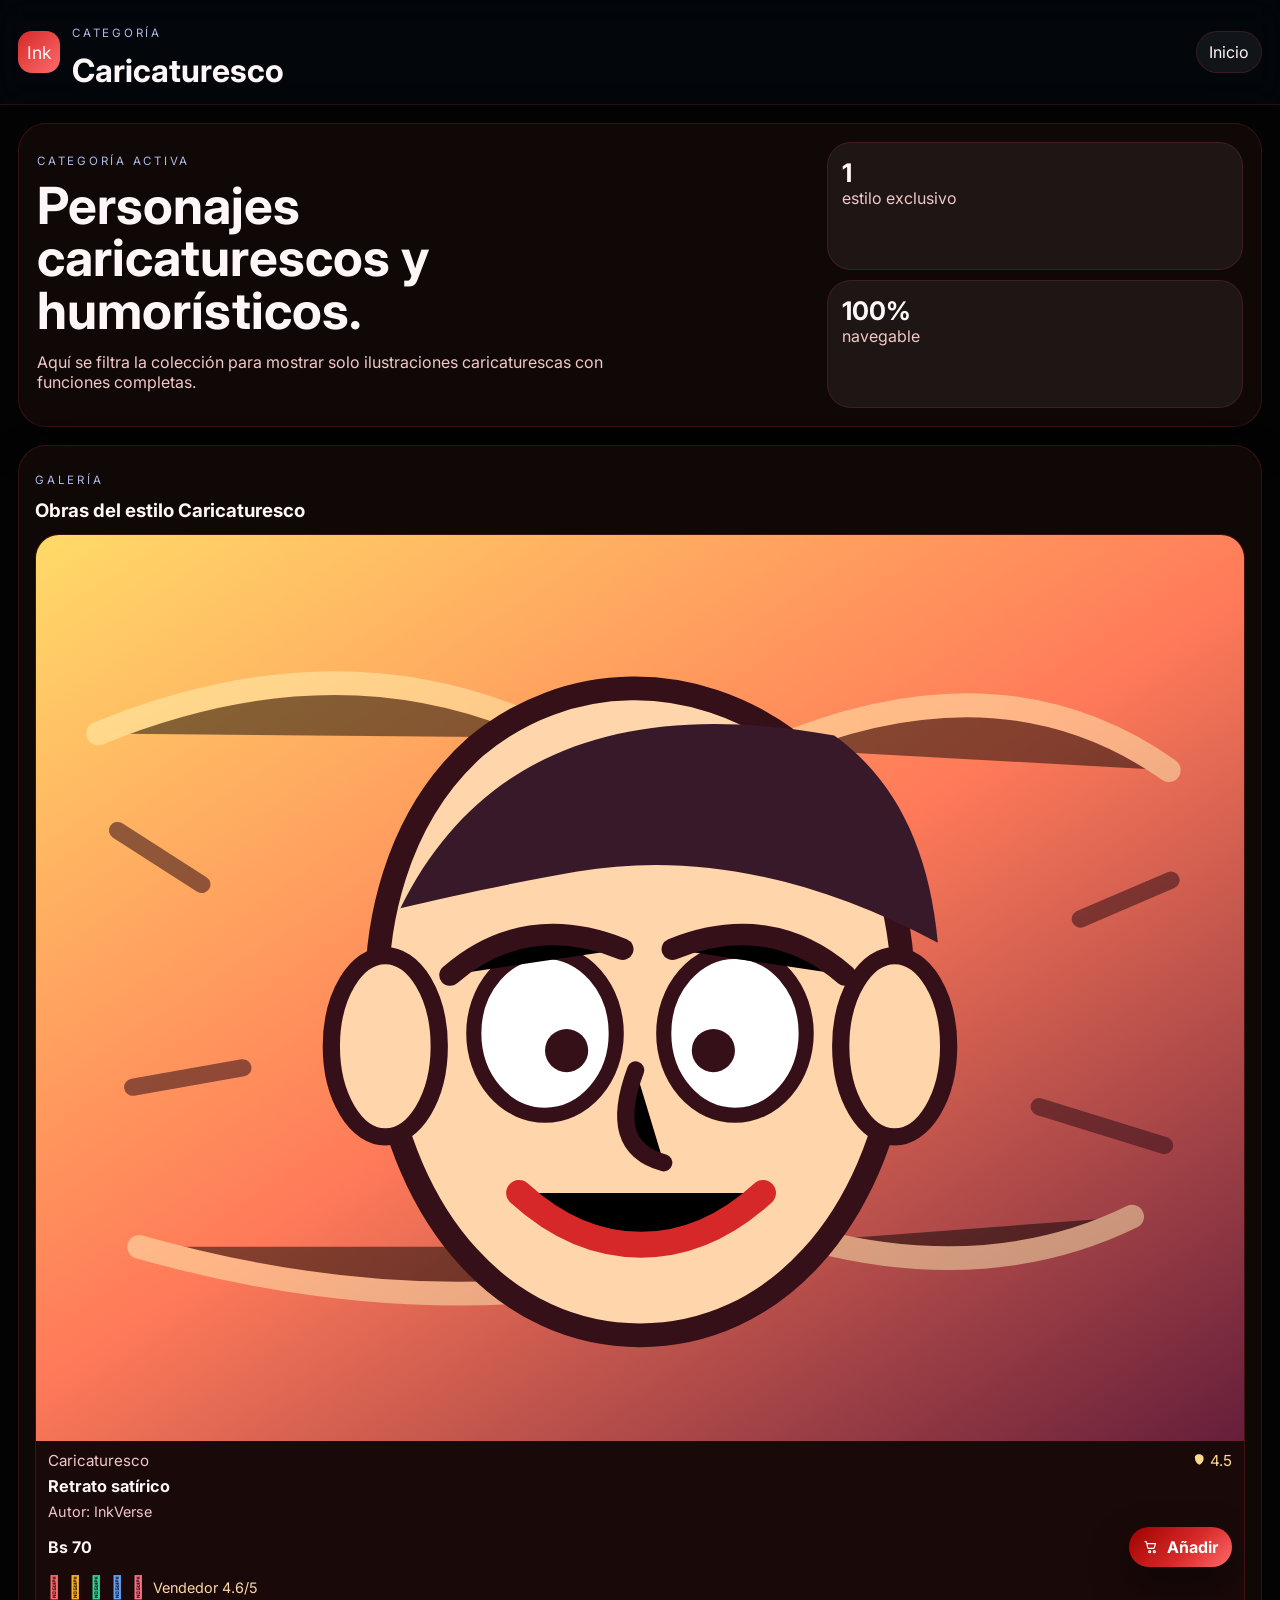
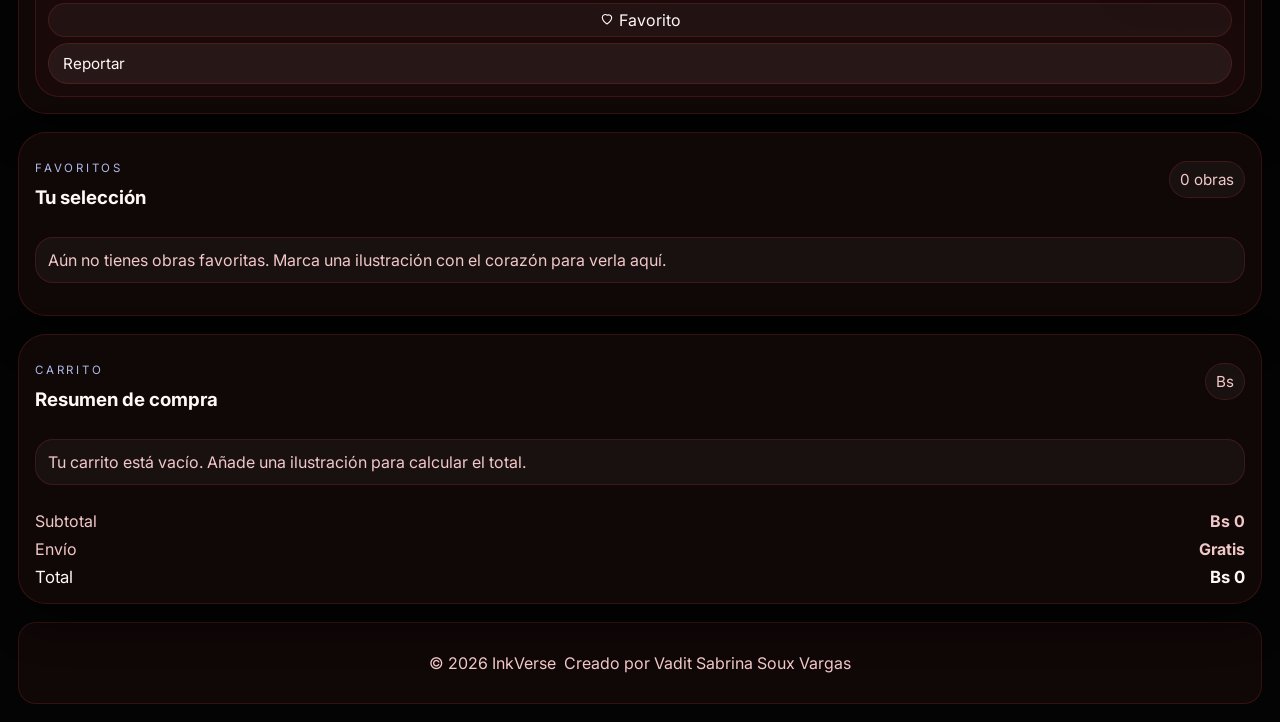
==== Categoria Caricatura/caricaturesco.html @ 72d679ab "Add files via upload" ====
<!DOCTYPE html>
<html lang="es">
<head>
  <meta charset="UTF-8" />
  <meta name="viewport" content="width=device-width, initial-scale=1.0" />
  <title>InkVerse | Caricaturesco</title>
  <link rel="preconnect" href="https://fonts.googleapis.com" />
  <link rel="preconnect" href="https://fonts.gstatic.com" crossorigin />
  <link href="https://fonts.googleapis.com/css2?family=Inter:wght@400;500;600;700;800&display=swap" rel="stylesheet" />
  <link rel="stylesheet" href="../STYLES.css" />
</head>
<body data-category="Caricaturesco">
  <header class="topbar"><div class="brand-wrap"><div class="brand-badge">Ink</div><div><p class="eyebrow">Categoría</p><h1>Caricaturesco</h1></div></div><nav class="nav-links"><a href="../INDEX.html">Inicio</a></nav></header>
  <main class="page-shell">
    <section class="hero-card"><div><p class="eyebrow">Categoría activa</p><h2>Personajes caricaturescos y humorísticos.</h2><p class="hero-copy">Aquí se filtra la colección para mostrar solo ilustraciones caricaturescas con funciones completas.</p></div><aside class="hero-panel"><div class="mini-stat"><strong>1</strong><span>estilo exclusivo</span></div><div class="mini-stat"><strong>100%</strong><span>navegable</span></div></aside></section>
    <section class="panel"><div class="panel-header"><div><p class="eyebrow">Galería</p><h3>Obras del estilo Caricaturesco</h3></div></div><div id="catalogGrid" class="catalog-grid"></div></section>
    <section class="panel" id="favoritos"><div class="panel-header"><div><p class="eyebrow">Favoritos</p><h3>Tu selección</h3></div><span class="soft-pill" id="favoritesCount">0 obras</span></div><div id="favoritesGrid" class="catalog-grid"></div></section>
    <section class="panel" id="carrito"><div class="panel-header"><div><p class="eyebrow">Carrito</p><h3>Resumen de compra</h3></div><span class="soft-pill" id="cartCurrencyLabel">Bs</span></div><div id="cartItems" class="cart-items"></div><div class="cart-summary"><div><span>Subtotal</span><strong id="cartSubtotal">Bs 0</strong></div><div><span>Envío</span><strong>Gratis</strong></div><div class="total-row"><span>Total</span><strong id="cartTotal">Bs 0</strong></div></div></section>
  </main>
  <footer class="footer-card"><p>© 2026 InkVerse</p><p>Creado por Vadit Sabrina Soux Vargas</p></footer>
  <script src="caricaturesco.js"></script>
  <script src="../JAVA.js"></script>
</body>
</html>
---- STYLES.css ----
:root {
  color-scheme: dark;
  --bg: #040404;
  --panel: rgba(18, 8, 8, 0.92);
  --panel-2: rgba(28, 10, 10, 0.96);
  --surface-soft: rgba(255, 255, 255, 0.06);
  --surface-alt: rgba(255, 255, 255, 0.04);
  --surface-hover: rgba(255, 255, 255, 0.08);
  --overlay: rgba(2, 6, 16, 0.72);
  --toast-bg: rgba(18, 8, 8, 0.95);
  --toast-border: rgba(255, 255, 255, 0.12);
  --footer-bg: rgba(18, 8, 8, 0.92);
  --stroke: rgba(255, 68, 68, 0.16);
  --text: #fff7f7;
  --muted: #f2c7c7;
  --accent: #d62828;
  --accent-2: #ff6b6b;
  --success: #ff8c8c;
  --shadow: 0 18px 42px rgba(0, 0, 0, 0.45);
}

body.theme-light {
  color-scheme: light;
  --bg: #f7f7f7;
  --panel: rgba(255, 255, 255, 0.92);
  --panel-2: rgba(248, 248, 248, 0.96);
  --surface-soft: rgba(15, 23, 42, 0.06);
  --surface-alt: rgba(15, 23, 42, 0.04);
  --surface-hover: rgba(15, 23, 42, 0.10);
  --overlay: rgba(255, 255, 255, 0.90);
  --toast-bg: rgba(255, 255, 255, 0.94);
  --toast-border: rgba(15, 23, 42, 0.1);
  --footer-bg: rgba(255, 255, 255, 0.92);
  --stroke: rgba(15, 23, 42, 0.08);
  --text: #101014;
  --muted: #4d5568;
  --accent: #d62828;
  --accent-2: #ff6b6b;
  --success: #22c55e;
  --shadow: 0 18px 42px rgba(15, 23, 42, 0.12);
  background: linear-gradient(135deg, #ffffff 0%, #f2f2f2 50%, #e6e6e6 100%);
}

* { box-sizing: border-box; }
html { scroll-behavior: smooth; }
body {
  margin: 0;
  font-family: 'Inter', sans-serif;
  color: var(--text);
  background: var(--bg);
  min-height: 100vh;
}

body.theme-light .topbar {
  background: rgba(255, 255, 255, 0.76);
}

img { width: 100%; display: block; border-radius: 18px; }
a { text-decoration: none; color: inherit; }
button, input, select { font: inherit; }

.topbar {
  position: sticky;
  top: 0;
  z-index: 5;
  display: flex;
  justify-content: space-between;
  align-items: center;
  gap: 1rem;
  padding: 14px 18px;
  background: rgba(4, 8, 15, 0.72);
  backdrop-filter: blur(16px);
  border-bottom: 1px solid var(--stroke);
}
.brand-wrap { display: flex; align-items: center; gap: 12px; }
.brand-badge { width: 42px; height: 42px; border-radius: 14px; display: grid; place-items: center; background: linear-gradient(135deg, var(--accent), var(--accent-2)); font-size: 1.1rem; }
.eyebrow { text-transform: uppercase; letter-spacing: 0.24em; font-size: 0.72rem; color: #aebbe6; }
.topbar h1, .panel h3, .hero-card h2 { margin: 0; }
.user-menu-wrap { position: relative; }
.user-menu-btn, .user-menu-item, .oauth-btn { display: inline-flex; align-items: center; gap: 8px; }
.user-menu { position: absolute; right: 0; top: calc(100% + 8px); min-width: 210px; display: grid; gap: 6px; padding: 8px; border-radius: 16px; background: var(--panel); border: 1px solid var(--stroke); box-shadow: var(--shadow); z-index: 20; }
.user-menu-item { width: 100%; text-align: left; background: transparent; color: var(--text); border: 1px solid transparent; border-radius: 12px; padding: 10px; cursor: pointer; }
.user-menu-item:hover { background: var(--surface-hover); border-color: var(--stroke); }
.user-avatar-chip { width: 28px; height: 28px; border-radius: 50%; object-fit: cover; border: 1px solid var(--stroke); }
.profile-modal-card { max-width: 560px; }
.avatar-preview-wrap { display: grid; gap: 8px; align-items: center; justify-items: start; }
.profile-preview { width: 88px; height: 88px; object-fit: cover; border-radius: 50%; border: 3px solid var(--stroke); }
.file-chip { display: inline-flex; align-items: center; gap: 8px; padding: 8px 10px; border-radius: 999px; background: var(--surface-soft); border: 1px solid var(--stroke); color: var(--text); cursor: pointer; font-size: 0.92rem; }
.file-chip input { display: none; }
.oauth-grid { display: grid; gap: 8px; }
.oauth-btn { justify-content: center; width: 100%; padding: 10px; border-radius: 12px; border: 1px solid var(--stroke); background: var(--surface-soft); color: var(--text); }
.facebook-btn:hover { background: #3b5998; color: #fff; }
.google-btn:hover { background: #1a73e8; color: #fff; }
.gmail-btn:hover { background: #d93025; color: #fff; }
.hint-text { color: var(--muted); font-size: 0.9rem; }
.nav-links, .header-actions, .chip-row, .currency-switch, .tabs { display: flex; gap: 10px; flex-wrap: wrap; }
button, .category-card, .primary-btn, .ghost-btn, .switch-btn, .tab-btn, .fav-btn {
  transition: transform 180ms ease, background-color 180ms ease, color 180ms ease, box-shadow 180ms ease;
}
button:hover, .category-card:hover, .primary-btn:hover, .ghost-btn:hover, .switch-btn:hover, .tab-btn:hover, .fav-btn:hover {
  transform: translateY(-1px);
  box-shadow: 0 10px 18px rgba(255, 40, 40, 0.18);
}
button:active, .primary-btn:active, .ghost-btn:active, .switch-btn:active, .tab-btn:active, .fav-btn:active {
  transform: scale(0.98);
}
.nav-links a, .ghost-btn, .switch-btn, .tab-btn { border: 1px solid var(--stroke); background: var(--surface-soft); color: var(--text); border-radius: 999px; padding: 10px 12px; cursor: pointer; display: inline-flex; align-items: center; gap: 8px; }
.nav-links a svg, .ghost-btn svg { width: 16px; height: 16px; fill: none; stroke: currentColor; stroke-width: 1.8; stroke-linecap: round; stroke-linejoin: round; }
.theme-switch-btn .theme-mode-icon { flex: 0 0 16px; }
.nav-links a:hover, .ghost-btn:hover, .switch-btn:hover, .tab-btn:hover { background: var(--surface-hover); }
.chip-row span, .soft-pill { display: inline-flex; align-items: center; gap: 6px; padding: 8px 10px; border-radius: 999px; background: var(--surface-alt); border: 1px solid var(--stroke); color: var(--muted); font-size: 0.95rem; }
.primary-btn { border: 0; border-radius: 999px; background: linear-gradient(135deg, #a00000 0%, #d62828 55%, #ff6b6b 100%); color: white; padding: 10px 14px; cursor: pointer; font-weight: 700; box-shadow: var(--shadow); display: inline-flex; align-items: center; gap: 8px; }
.primary-btn svg, .fav-btn svg { width: 16px; height: 16px; fill: none; stroke: currentColor; stroke-width: 1.7; stroke-linecap: round; stroke-linejoin: round; }
.primary-btn.full { width: 100%; justify-content: center; display: inline-flex; }
.page-shell { padding: 18px; display: grid; gap: 18px; }
.hero-card, .panel { background: var(--panel); border: 1px solid var(--stroke); border-radius: 28px; box-shadow: var(--shadow); }
.hero-card { display: grid; grid-template-columns: 1.3fr 0.7fr; gap: 18px; padding: 18px; }
.hero-card h2 { font-size: clamp(2rem, 5vw, 3.2rem); line-height: 1.02; max-width: 14ch; }
.hero-copy { color: var(--muted); max-width: 58ch; }
.chip-row span, .soft-pill { display: inline-flex; align-items: center; gap: 6px; padding: 8px 10px; border-radius: 999px; background: var(--surface-alt); border: 1px solid var(--stroke); color: var(--muted); font-size: 0.95rem; }
.hero-panel { display: grid; gap: 10px; }
.mini-stat { background: var(--surface-soft); border: 1px solid var(--stroke); border-radius: 24px; padding: 14px; color: var(--text); }
.mini-stat strong { display: block; font-size: 1.6rem; color: var(--text); }
.mini-stat span { color: var(--muted); }
.content-grid { display: grid; grid-template-columns: 1.3fr 0.8fr; gap: 18px; }
.stack { display: grid; gap: 18px; }
.panel { padding: 16px; }
.panel-header { display: flex; justify-content: space-between; align-items: center; gap: 8px; margin-bottom: 12px; }
.catalog-grid { display: grid; grid-template-columns: repeat(auto-fit, minmax(220px, 1fr)); gap: 14px; }
.category-grid { display: grid; grid-template-columns: repeat(auto-fit, minmax(150px, 1fr)); gap: 12px; }
.category-card {
  display: grid;
  gap: 12px;
  border: 1px solid var(--stroke);
  border-radius: 18px;
  padding: 18px 16px;
  background: var(--panel);
  color: var(--text);
  box-shadow: var(--shadow);
  overflow: hidden;
  transition: transform 0.18s ease, border-color 0.18s ease, background-color 0.18s ease;
}
.category-card:hover {
  transform: translateY(-2px);
  border-color: var(--accent);
  background: var(--surface-hover);
}
.category-card-icon {
  width: 58px;
  height: 58px;
  display: grid;
  place-items: center;
  border-radius: 18px;
  background: linear-gradient(135deg, var(--accent), var(--accent-2));
  color: #fff;
  box-shadow: 0 12px 22px rgba(214, 40, 40, 0.2);
}
.category-card-icon svg {
  width: 34px;
  height: 34px;
  fill: none;
  stroke: currentColor;
  stroke-width: 1.8;
  stroke-linecap: round;
  stroke-linejoin: round;
}
.category-card-copy {
  display: grid;
  gap: 6px;
}
.category-card-copy strong {
  display: block;
  font-size: 1.1rem;
  color: var(--text);
}
.category-card-copy span {
  color: var(--muted);
  font-size: 0.95rem;
  line-height: 1.5;
}
.card { background: var(--panel-2); border: 1px solid var(--stroke); border-radius: 24px; overflow: hidden; display: grid; gap: 10px; padding-bottom: 12px; }
.card img { aspect-ratio: 4 / 3; object-fit: cover; border-radius: 0; }
.card-body { padding: 0 12px; display: grid; gap: 6px; }
.card h4 { margin: 0; font-size: 1.02rem; }
.art-author { margin: 0; color: var(--muted); font-size: 0.9rem; line-height: 1.35; }
.meta-row, .price-row, .qty-row { display: flex; justify-content: space-between; align-items: center; gap: 8px; }
.meta-row { color: var(--muted); font-size: 0.95rem; }
.meta-rating { display: inline-flex; align-items: center; gap: 4px; color: #ffd98a; }
.meta-rating svg, .paint-star-btn svg { fill: currentColor; }
.price { font-weight: 700; color: var(--text); }
  .paint-stars { display: flex; align-items: center; gap: 8px; flex-wrap: wrap; margin-top: 4px; }
  .paint-star-btn {
    border: none;
    outline: none;
    background: transparent;
    box-shadow: none;
    display: inline-flex;
    align-items: center;
    justify-content: center;
    cursor: pointer;
    font-size: 20px;
    line-height: 1;
    transition: transform 180ms ease, opacity 180ms ease, color 180ms ease;
    padding: 0;
    min-width: auto;
    min-height: auto;
  }
  .paint-star-btn .paint-star-icon { display: inline-flex; align-items: center; justify-content: center; color: #8c8c8c; }
  .paint-star-btn.active { transform: scale(1.1); }
  .paint-star-btn.active .paint-star-icon { color: #1b0412; }
  .paint-star-btn.active[data-rating="1"] .paint-star-icon { color: #ff6b6b; }
  .paint-star-btn.active[data-rating="2"] .paint-star-icon { color: #f7b32b; }
  .paint-star-btn.active[data-rating="3"] .paint-star-icon { color: #34d399; }
  .paint-star-btn.active[data-rating="4"] .paint-star-icon { color: #60a5fa; }
  .paint-star-btn.active[data-rating="5"] .paint-star-icon { color: #fb7185; }
  .paint-star-btn:hover { transform: scale(1.15); opacity: 0.95; }
  .report-btn {
    border: 1px solid var(--stroke);
    background: var(--surface-soft);
    color: var(--text);
    border-radius: 999px;
    padding: 10px 14px;
    font-size: 0.95rem;
    cursor: pointer;
    transition: transform 180ms ease, background-color 180ms ease, border-color 180ms ease;
  }
  .report-btn:hover { transform: translateY(-1px); background: var(--surface-hover); border-color: var(--accent); }
  .user-access-actions { display: grid; gap: 12px; margin: 16px 0; }
  .user-access-actions .ghost-btn { justify-content: flex-start; }
  .theme-icon { margin-right: 8px; display: inline-flex; align-items: center; }
  .report-panel { margin-top: 18px; }
  .report-panel .upload-form textarea { min-height: 120px; resize: vertical; }
.seller-rating { color: #ffd6a5; font-size: 0.9rem; }
.toast-container { position: fixed; right: 14px; bottom: 14px; display: grid; gap: 8px; z-index: 20; }
.toast { padding: 10px 12px; border-radius: 14px; color: var(--text); background: var(--toast-bg); border: 1px solid var(--toast-border); box-shadow: var(--shadow); min-width: 240px; }
.toast.success { border-color: rgba(67, 224, 163, 0.35); background: rgba(16, 46, 28, 0.95); }
.toast.error { border-color: rgba(255, 93, 93, 0.35); background: rgba(63, 14, 14, 0.95); }
.upload-form, .auth-form { display: grid; gap: 10px; }
.upload-form label, .auth-form label { display: grid; gap: 6px; font-size: 0.95rem; color: var(--muted); }
input, select { width: 100%; border-radius: 14px; border: 1px solid var(--stroke); background: var(--surface-soft); color: var(--text); padding: 10px 12px; }
.preview-box { min-height: 110px; border: 1px dashed var(--stroke); border-radius: 18px; display: grid; place-items: center; color: var(--muted); background: var(--surface-alt); text-align: center; padding: 8px; }
.preview-box img { max-height: 160px; object-fit: cover; border-radius: 14px; }
.cart-items { display: grid; gap: 10px; }
.cart-item { background: var(--surface-alt); border: 1px solid var(--stroke); border-radius: 18px; padding: 10px; display: grid; gap: 8px; }
.cart-item-top { display: flex; justify-content: space-between; gap: 8px; align-items: center; }
.cart-item small { color: var(--muted); }
.qty-controls { display: flex; align-items: center; gap: 8px; }
.qty-btn { width: 28px; height: 28px; border-radius: 999px; border: 1px solid var(--stroke); background: var(--surface-soft); color: var(--text); cursor: pointer; }
.cart-summary { display: grid; gap: 8px; margin-top: 10px; color: var(--muted); }
.cart-summary > div, .total-row { display: flex; justify-content: space-between; align-items: center; }
.total-row { color: var(--text); font-size: 1.05rem; }
.profile-box { background: var(--surface-alt); border: 1px solid var(--stroke); border-radius: 18px; padding: 12px; color: var(--muted); }
.profile-photo { width: 64px; height: 64px; object-fit: cover; border-radius: 50%; margin-top: 8px; border: 2px solid var(--stroke); }
.profile-edit-form { margin-top: 10px; }
.social-grid { display: flex; flex-wrap: wrap; gap: 8px; margin-top: 10px; }
.social-btn { border-radius: 12px; }
.hidden { display: none !important; }
.modal { position: fixed; inset: 0; background: var(--overlay); display: grid; place-items: center; padding: 18px; z-index: 10; }
.modal-card { position: relative; width: min(420px, 100%); background: var(--panel); border: 1px solid var(--stroke); border-radius: 24px; padding: 28px 16px 16px; box-shadow: var(--shadow); }
.close-btn {
  position: absolute;
  top: 12px;
  right: 12px;
  width: 38px;
  height: 38px;
  display: grid;
  place-items: center;
  border: 2px solid rgba(255, 107, 107, 0.7);
  border-radius: 50%;
  background: #d62828;
  color: #fff;
  cursor: pointer;
  box-shadow: 0 10px 22px rgba(214, 40, 40, 0.35);
}
.close-btn svg {
  width: 22px;
  height: 22px;
  fill: none;
  stroke: currentColor;
  stroke-width: 3;
  stroke-linecap: round;
  stroke-linejoin: round;
}
.close-btn:hover {
  background: #ff4d4d;
  border-color: #ffdada;
}
.auth-form { display: none; }
.auth-form.active-form { display: grid; }
.footer-card {
  margin: 0 18px 18px;
  padding: 14px 16px;
  border-radius: 18px;
  border: 1px solid var(--stroke);
  background: var(--footer-bg);
  color: var(--muted);
  display: flex;
  justify-content: center;
  align-items: center;
  text-align: center;
  gap: 8px;
  flex-wrap: wrap;
}

.fav-btn {
  border: 1px solid var(--stroke);
  background: var(--surface-alt);
  color: var(--text);
  border-radius: 999px;
  padding: 6px 10px;
  cursor: pointer;
}
.fav-btn.active { background: rgba(214, 40, 40, 0.18); color: #ffdada; }

@media (max-width: 1040px) { .hero-card, .content-grid { grid-template-columns: 1fr; } }
@media (max-width: 860px) { .topbar { align-items: flex-start; flex-direction: column; } .nav-links, .header-actions { width: 100%; } .header-actions { justify-content: space-between; } }
@media (max-width: 640px) { .page-shell { padding: 12px; } .hero-card, .panel { border-radius: 22px; } .nav-links { display: none; } .header-actions { flex-wrap: wrap; } .header-actions > * { flex: 1 1 auto; } }
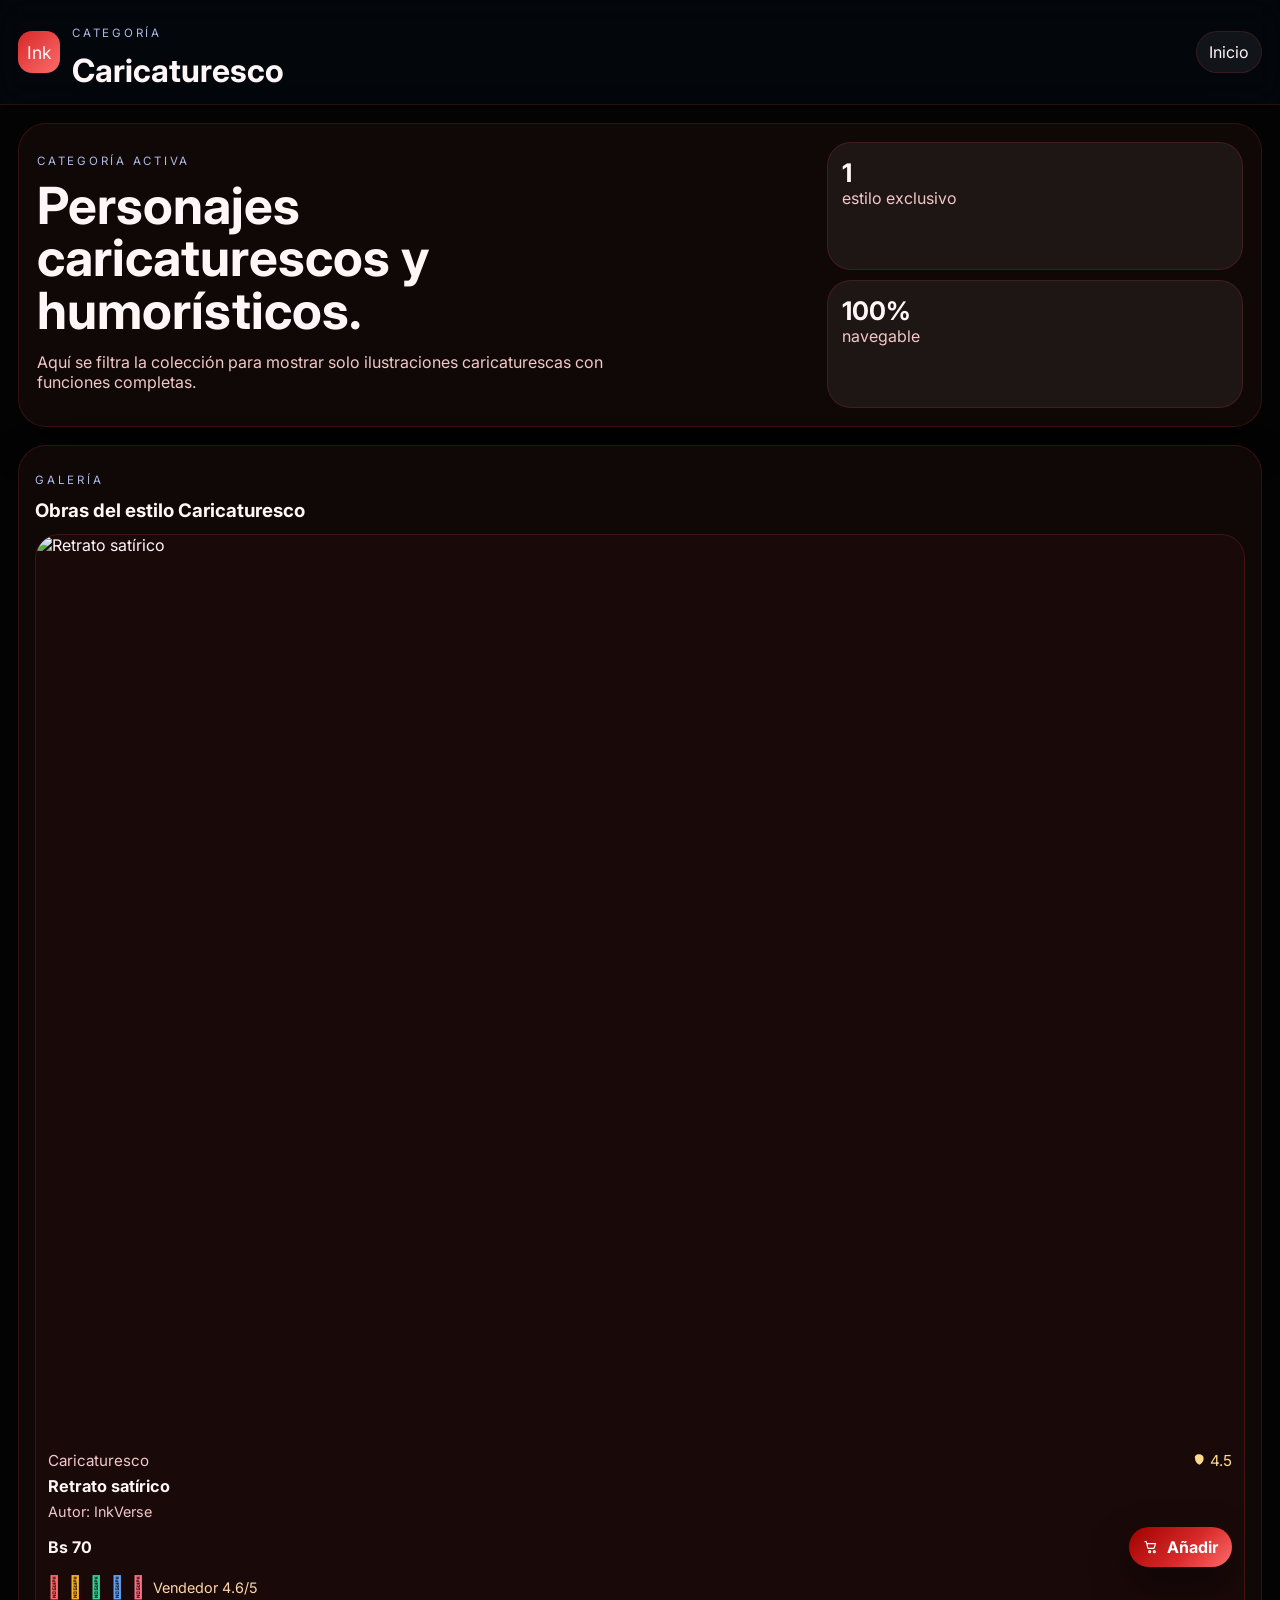
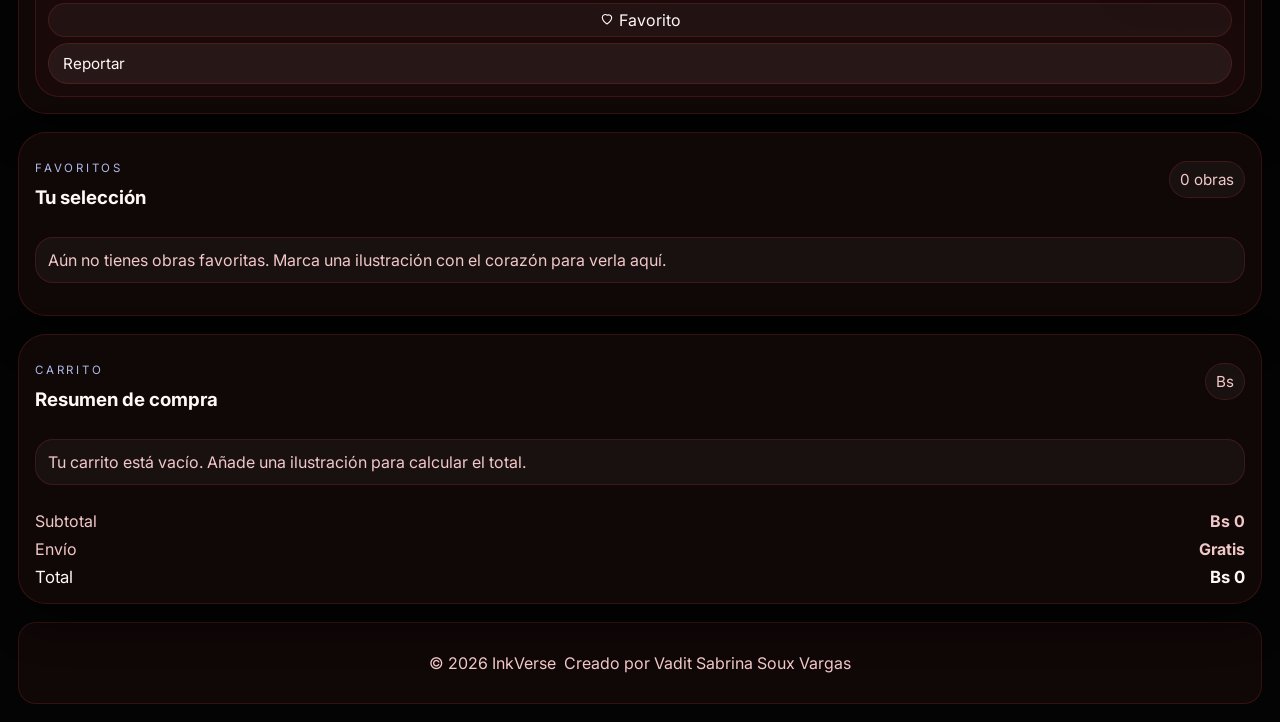
==== commit 88db1e56: "Prepare site for GitHub Pages" ====
--- a/Categoria Caricatura/caricaturesco.html
+++ b/Categoria Caricatura/caricaturesco.html
@@ -10,7 +10,7 @@
   <link rel="stylesheet" href="../STYLES.css" />
 </head>
 <body data-category="Caricaturesco">
-  <header class="topbar"><div class="brand-wrap"><div class="brand-badge">Ink</div><div><p class="eyebrow">Categoría</p><h1>Caricaturesco</h1></div></div><nav class="nav-links"><a href="../INDEX.html">Inicio</a></nav></header>
+  <header class="topbar"><div class="brand-wrap"><div class="brand-badge">Ink</div><div><p class="eyebrow">Categoría</p><h1>Caricaturesco</h1></div></div><nav class="nav-links"><a href="../index.html">Inicio</a></nav></header>
   <main class="page-shell">
     <section class="hero-card"><div><p class="eyebrow">Categoría activa</p><h2>Personajes caricaturescos y humorísticos.</h2><p class="hero-copy">Aquí se filtra la colección para mostrar solo ilustraciones caricaturescas con funciones completas.</p></div><aside class="hero-panel"><div class="mini-stat"><strong>1</strong><span>estilo exclusivo</span></div><div class="mini-stat"><strong>100%</strong><span>navegable</span></div></aside></section>
     <section class="panel"><div class="panel-header"><div><p class="eyebrow">Galería</p><h3>Obras del estilo Caricaturesco</h3></div></div><div id="catalogGrid" class="catalog-grid"></div></section>
